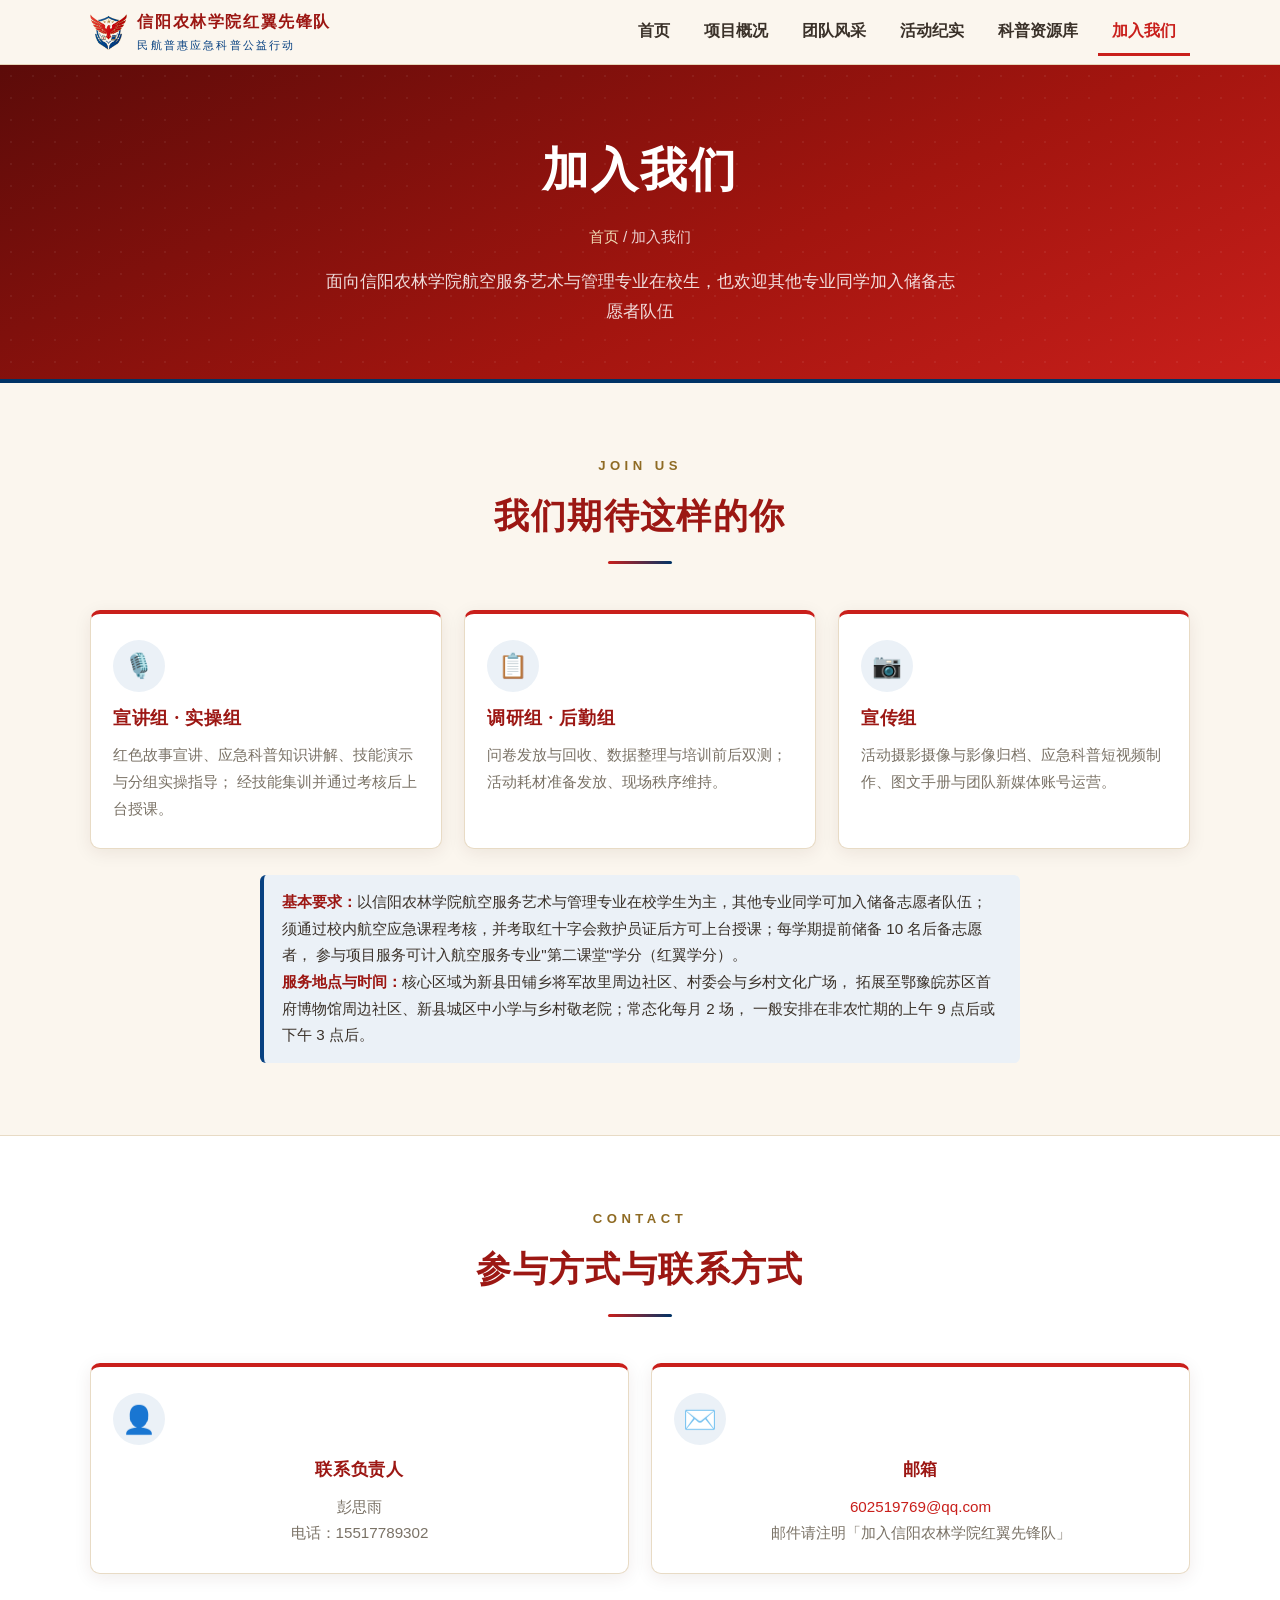
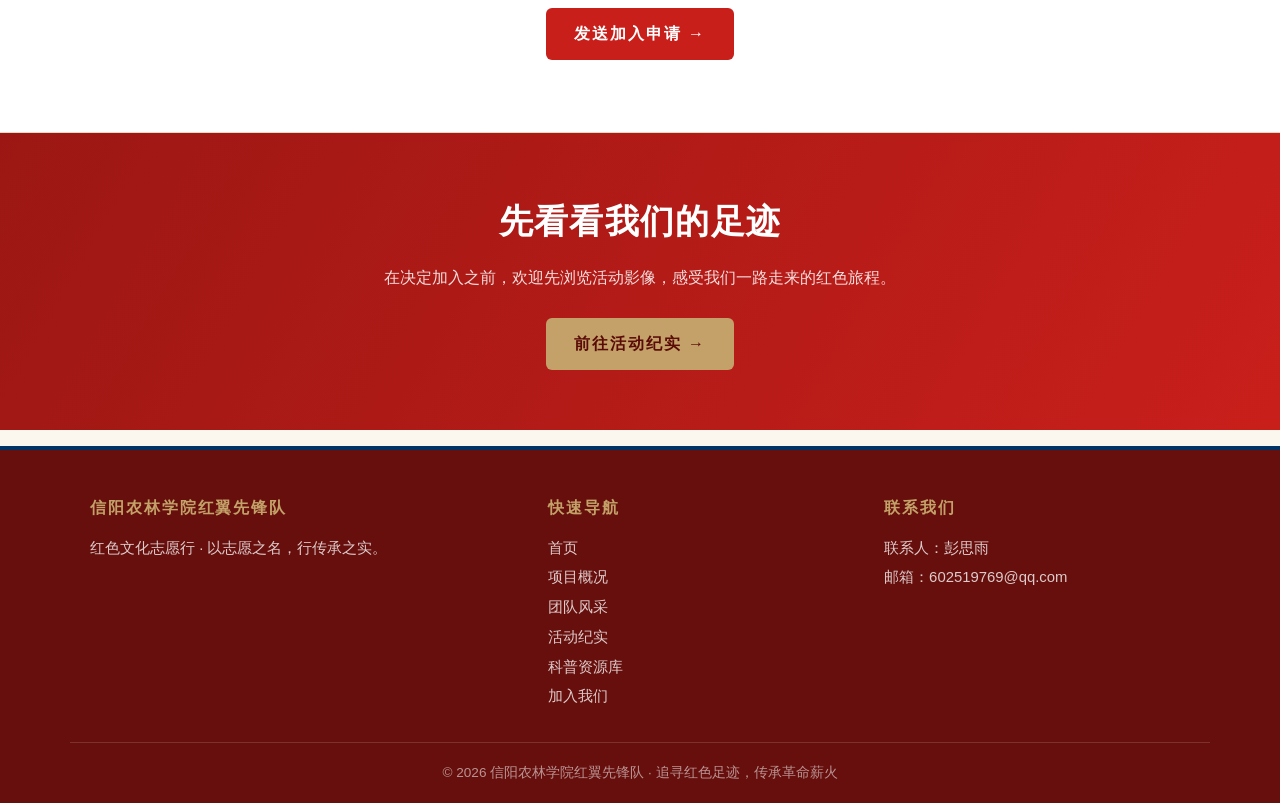
==== join.html @ 8988455d "Initial commit" ====
<!DOCTYPE html>
<html lang="zh-CN">
<head>
  <meta charset="UTF-8" />
  <meta name="viewport" content="width=device-width, initial-scale=1.0" />
  <meta name="theme-color" content="#C91F1B" />
  <title>加入我们 · 信阳农林学院红翼先锋队</title>
  <meta name="description" content="加入信阳农林学院红翼先锋队，一起参与红色文化旅游志愿服务。" />
  <link rel="icon" type="image/png" sizes="32x32" href="images/brand/favicon-32.png" />
  <link rel="icon" type="image/png" sizes="16x16" href="images/brand/favicon-16.png" />
  <link rel="apple-touch-icon" sizes="180x180" href="images/brand/apple-touch-icon.png" />
  <link rel="stylesheet" href="css/style.css" />

  <!-- 图片缺失时自动显示提示占位块；头像图缺失则露出底下的文字头像（无需改动） -->
  <script>
    document.documentElement.classList.add('js');
    window.addEventListener('error', function (e) {
      var t = e.target;
      if (!t || t.tagName !== 'IMG' || t.dataset.ph) return;
      t.dataset.ph = '1';
      if (t.classList.contains('avatar-img') || t.classList.contains('slide-img')) { t.style.display = 'none'; return; }
      var d = document.createElement('div');
      d.className = 'ph';
      d.textContent = t.alt || '图片待添加';
      t.replaceWith(d);
    }, true);
  </script>
</head>

<body>

  <!-- ================= 顶部导航 ================= -->
  <header class="site-header">
    <div class="header-inner">
      <a class="brand" href="index.html">
        
        <img class="brand-mark" src="images/brand/brand-logo.png" alt="红翼先锋队队徽" height="36" />
        <span>
          <span class="brand-name">信阳农林学院红翼先锋队</span>
          <span class="brand-sub">民航普惠应急科普公益行动</span>
        </span>
      </a>

      <button class="menu-btn" id="menu-btn" type="button" aria-label="打开菜单" aria-expanded="false">
        <span></span><span></span><span></span>
      </button>

      <nav class="main-nav" id="site-nav" aria-label="主导航">
        <a href="index.html">首页</a>
        <a href="about.html">项目概况</a>
        <a href="team.html">团队风采</a>
        <a href="activities.html">活动纪实</a>
        <a href="resources.html">科普资源库</a>
        <a href="join.html" class="active">加入我们</a>
      </nav>
    </div>
  </header>

  <!-- ================= 页面标题横幅 ================= -->
  <section class="page-hero">
    <h1>加入我们</h1>
    <p class="crumb"><a href="index.html">首页</a> / 加入我们</p>
    <p style="margin-top:16px; max-width:640px; margin-left:auto; margin-right:auto; color:rgba(255,255,255,.85);">
      面向信阳农林学院航空服务艺术与管理专业在校生，也欢迎其他专业同学加入储备志愿者队伍
    </p>
  </section>

  <!-- ================= 招募说明 ================= -->
  <section class="section" id="roles">
    <div class="container">
      <div class="section-head">
        <span class="kicker">JOIN US</span>
        <h2 class="section-title">我们期待这样的你</h2>
        <div class="title-line"></div>
      </div>

      <div class="cards">
        <div class="card">
          <div class="icon">🎙️</div>
          <h3>宣讲组 · 实操组</h3>
          <p>红色故事宣讲、应急科普知识讲解、技能演示与分组实操指导；
            经技能集训并通过考核后上台授课。</p>
        </div>
        <div class="card">
          <div class="icon">📋</div>
          <h3>调研组 · 后勤组</h3>
          <p>问卷发放与回收、数据整理与培训前后双测；活动耗材准备发放、现场秩序维持。</p>
        </div>
        <div class="card">
          <div class="icon">📷</div>
          <h3>宣传组</h3>
          <p>活动摄影摄像与影像归档、应急科普短视频制作、图文手册与团队新媒体账号运营。</p>
        </div>
      </div>

      <div class="notice">
        <b>基本要求：</b>以信阳农林学院航空服务艺术与管理专业在校学生为主，其他专业同学可加入储备志愿者队伍；
        须通过校内航空应急课程考核，并考取红十字会救护员证后方可上台授课；每学期提前储备 10 名后备志愿者，
        参与项目服务可计入航空服务专业"第二课堂"学分（红翼学分）。
        <br />
        <b>服务地点与时间：</b>核心区域为新县田铺乡将军故里周边社区、村委会与乡村文化广场，
        拓展至鄂豫皖苏区首府博物馆周边社区、新县城区中小学与乡村敬老院；常态化每月 2 场，
        一般安排在非农忙期的上午 9 点后或下午 3 点后。
        <!-- 提示：以上依据项目申报书；如需补充专业、年级限制请在此修改 -->
      </div>
    </div>
  </section>

  <!-- ================= 参与方式 / 联系方式 ================= -->
  <section class="section alt" id="contact">
    <div class="container">
      <div class="section-head">
        <span class="kicker">CONTACT</span>
        <h2 class="section-title">参与方式与联系方式</h2>
        <div class="title-line"></div>
        <p class="section-sub"></p>
      </div>

      <div class="cards">
        <div class="card contact-card">
          <div class="icon">👤</div>
          <h3>联系负责人</h3>
          <p>彭思雨<br />电话：15517789302</p>
        </div>
        <div class="card contact-card">
          <div class="icon">✉️</div>
          <h3>邮箱</h3>
          <p><a href="mailto:602519769@qq.com?subject=%E7%94%B3%E8%AF%B7%E5%8A%A0%E5%85%A5%E4%BF%A1%E9%98%B3%E5%86%9C%E6%9E%97%E5%AD%A6%E9%99%A2%E7%BA%A2%E7%BF%BC%E5%85%88%E9%94%8B%E9%98%9F">602519769@qq.com</a><br />邮件请注明「加入信阳农林学院红翼先锋队」</p>
        </div>
        <!--<div class="card contact-card">
          <div class="icon">💬</div>
          <h3>微信 / 公众号</h3>
          <p>微信号：【微信号】<br />公众号：【公众号名称】</p>
        </div>-->
      </div>

      <p style="text-align:center; margin-top:34px;">
        <a class="btn btn-red" href="mailto:602519769@qq.com?subject=%E7%94%B3%E8%AF%B7%E5%8A%A0%E5%85%A5%E4%BF%A1%E9%98%B3%E5%86%9C%E6%9E%97%E5%AD%A6%E9%99%A2%E7%BA%A2%E7%BF%BC%E5%85%88%E9%94%8B%E9%98%9F">发送加入申请 →</a>
      </p>
    </div>
  </section>

  <!-- ================= CTA 横幅 ================= -->
  <section class="cta">
    <div class="container">
      <h2>先看看我们的足迹</h2>
      <p>在决定加入之前，欢迎先浏览活动影像，感受我们一路走来的红色旅程。</p>
      <a class="btn btn-solid" href="activities.html">前往活动纪实 →</a>
    </div>
  </section>

  <!-- ================= 页脚 ================= -->
  <footer class="site-footer">
    <div class="footer-inner">
      <div class="footer-brand">
        <h4>信阳农林学院红翼先锋队</h4>
        <p>红色文化志愿行 · 以志愿之名，行传承之实。</p>
      </div>
      <div>
        <h4>快速导航</h4>
        <p><a href="index.html">首页</a></p>
        <p><a href="about.html">项目概况</a></p>
        <p><a href="team.html">团队风采</a></p>
        <p><a href="activities.html">活动纪实</a></p>
        <p><a href="resources.html">科普资源库</a></p>
        <p><a href="join.html">加入我们</a></p>
      </div>
      <div>
       <h4>联系我们</h4>
        <p>联系人：彭思雨</p>
        <p><a href="mailto:602519769@qq.com?subject=%E7%94%B3%E8%AF%B7%E5%8A%A0%E5%85%A5%E4%BF%A1%E9%98%B3%E5%86%9C%E6%9E%97%E5%AD%A6%E9%99%A2%E7%BA%A2%E7%BF%BC%E5%85%88%E9%94%8B%E9%98%9F">邮箱：602519769@qq.com</a></p>
        <!--<p>微信公众号：【公众号名称】</p>-->
      </div>
    </div>
    <div class="copy">© <span id="year"></span> 信阳农林学院红翼先锋队 · 追寻红色足迹，传承革命薪火</div>
  </footer>

  <button class="to-top" id="to-top" type="button" aria-label="返回顶部">↑</button>
  <script src="js/main.js"></script>
</body>
</html>
---- css/style.css ----
/* ============================================================
   红色文化志愿行 · 展示站样式
   主题色：中国红 + 金色 + 米白，改动配色只需改下面的 :root
   ============================================================ */

:root {
  --red:       #C91F1B;   /* 主红 */
  --red-deep:  #9C1713;   /* 深红（渐变/页脚） */
  --red-dark:  #660F0D;   /* 更深红 */
  --gold:      #C3A168;   /* 金色 */
  --gold-deep: #8F6B24;   /* 深金（文字用，保证对比度） */
  --blue:      #074181;   /* 民航蓝 · 辅色：呼应「蓝技为翼」 */
  --blue-deep: #063467;   /* 深蓝（文字用） */
  --blue-soft: #EBF1F7;   /* 浅蓝底（图标底、提示条） */
  --navy:      #003366;   /* 航空藏蓝 · 航空特色专栏点缀 */
  --navy-deep: #002244;   /* 更深藏蓝（渐变端） */
  --cream:     #FBF6EE;   /* 米白背景 */
  --paper:     #FFFFFF;
  --ink:       #3A3129;   /* 正文深棕 */
  --muted:     #7A7266;   /* 次要文字 */
  --line:      rgba(195, 161, 104, .38);
  --shadow:    0 4px 18px rgba(60, 20, 15, .08);
  --serif: Georgia, "Times New Roman", "Noto Serif SC", "Source Han Serif SC",
           "Songti SC", SimSun, serif;
  --sans: -apple-system, BlinkMacSystemFont, "Segoe UI", "PingFang SC",
          "Hiragino Sans GB", "Microsoft YaHei", sans-serif;
}

* { margin: 0; padding: 0; box-sizing: border-box; }

html { scroll-behavior: smooth; }

body {
  font-family: var(--sans);
  color: var(--ink);
  background: var(--cream);
  line-height: 1.75;
  font-size: 16px;
}

body.lock { overflow: hidden; }

img { max-width: 100%; display: block; }

h1, h2, h3, h4 { font-family: var(--serif); letter-spacing: .04em; }

[id] { scroll-margin-top: 84px; }   /* 锚点跳转时避开吸顶导航 */

.container { max-width: 1140px; margin: 0 auto; padding: 0 20px; }

/* ============ 顶部导航 ============ */
.site-header {
  position: sticky; top: 0; z-index: 60;
  /* 用高不透明度米白代替毛玻璃：视觉几乎一致，但省掉每帧对背后内容重新模糊的开销，
     滚动与轮播切换时更顺。若要恢复毛玻璃，改回 background: rgba(251,246,238,.94); 再加 backdrop-filter: blur(8px); */
  background: rgba(251, 246, 238, .97);
  border-bottom: 1px solid var(--line);
}
.header-inner {
  max-width: 1140px; margin: 0 auto; padding: 0 20px;
  height: 64px; display: flex; align-items: center; justify-content: space-between;
}
.brand { display: flex; align-items: center; gap: 10px; text-decoration: none; }
/* 品牌标识：正式队徽 images/brand/brand-logo.png（等高缩放，不裁切） */
.brand-mark {
  height: 36px; width: auto; max-width: 48px; flex: none; display: block;
  object-fit: contain;
}
.brand-name { font-family: var(--serif); font-weight: 700; color: var(--red-deep); letter-spacing: .1em; }
.brand-sub { display: block; font-size: .68rem; color: var(--blue); letter-spacing: .2em; font-family: var(--sans); }

.main-nav { display: flex; align-items: center; gap: 6px; }
.main-nav a {
  text-decoration: none; color: var(--ink); font-weight: 600;
  padding: 8px 14px; border-bottom: 3px solid transparent; transition: color .2s;
}
.main-nav a:hover { color: var(--red); }
.main-nav a.active { color: var(--red); border-bottom-color: var(--red); }

.menu-btn {
  display: none; width: 40px; height: 40px; border: 1px solid var(--line);
  background: var(--paper); border-radius: 8px; cursor: pointer;
  flex-direction: column; align-items: center; justify-content: center; gap: 5px;
}
.menu-btn span { width: 20px; height: 2px; background: var(--red-deep); border-radius: 2px; transition: .25s; }
.menu-btn.on span:nth-child(1) { transform: translateY(7px) rotate(45deg); }
.menu-btn.on span:nth-child(2) { opacity: 0; }
.menu-btn.on span:nth-child(3) { transform: translateY(-7px) rotate(-45deg); }

/* ============ 首页首屏 Hero ============ */
.hero {
  position: relative; color: #FFF; text-align: center;
  padding: 110px 20px 96px; overflow: hidden;
  background:
    radial-gradient(rgba(255, 255, 255, .06) 1px, transparent 1.4px) 0 0 / 22px 22px,
    linear-gradient(155deg, #5C0B09 0%, #A3150F 55%, #C91F1B 100%);
}
.hero h1 { font-size: clamp(2.3rem, 5.3vw, 3.6rem); line-height: 1.35; font-weight: 800; }
.hero .slogan {
  margin-top: 16px; font-family: var(--serif);
  font-size: clamp(1.05rem, 2.4vw, 1.5rem); color: #F0DCB4; letter-spacing: .18em;
}
.hero .lead { max-width: 760px; margin: 24px auto 0; font-size: 1.1rem; color: rgba(255, 255, 255, .88); }
.hero-actions { margin-top: 36px; display: flex; gap: 16px; justify-content: center; flex-wrap: wrap; }

.btn {
  display: inline-block; padding: 12px 28px; border-radius: 6px;
  text-decoration: none; font-weight: 700; letter-spacing: .12em; transition: .25s;
}
.btn-solid { background: var(--gold); color: #5A0B08; }
.btn-solid:hover { background: #D6B073; transform: translateY(-2px); }
.btn-outline { border: 1.5px solid rgba(255, 255, 255, .75); color: #FFF; }
.btn-outline:hover { background: rgba(255, 255, 255, .14); }
.btn-red { background: var(--red); color: #FFF; }
.btn-red:hover { background: var(--red-deep); transform: translateY(-2px); }

/* ============ 通用区块 ============ */
.section { padding: 72px 0; }
.section.alt { background: var(--paper); border-top: 1px solid var(--line); border-bottom: 1px solid var(--line); }

.section-head { text-align: center; margin-bottom: 46px; }
.kicker {
  display: block; color: var(--gold-deep); letter-spacing: .34em;
  font-size: .82rem; font-weight: 700;
}
.section-title { font-size: clamp(1.6rem, 3vw, 2.2rem); color: var(--red-deep); margin-top: 8px; }
/* 红→蓝渐变：红色基因为根，民航技能为翼 */
.title-line { width: 64px; height: 3px; margin: 14px auto 0; border-radius: 2px;
  background: linear-gradient(90deg, var(--red), var(--navy)); }
.section-sub { color: var(--muted); max-width: 720px; margin: 16px auto 0; text-align: center; }

/* 两栏（关于我们） */
.split { display: grid; grid-template-columns: 1.1fr .9fr; gap: 46px; align-items: center; }
.split h3 { color: var(--red); margin: 6px 0 14px; font-size: 1.2rem; }
.split p + p { margin-top: 12px; }
.feature-list { list-style: none; margin-top: 18px; }
.feature-list li { padding: 7px 0; }
.feature-list li::before { content: "★"; color: var(--gold-deep); margin-right: 10px; }

.quote-card {
  background: linear-gradient(150deg, #FFF 0%, #F6EFE0 100%);
  border: 1px solid var(--line); border-radius: 14px;
  padding: 34px 30px; box-shadow: var(--shadow); text-align: center;
}
.quote-card .big-star { color: var(--gold); font-size: 1.6rem; }
.quote-card blockquote {
  font-family: var(--serif); font-size: 1.15rem; color: var(--red-deep);
  margin: 14px 0 10px; line-height: 2;
}
.quote-card .who { color: var(--muted); font-size: .9rem; }

/* 卡片（特色亮点 / 联系方式） */
.cards { display: grid; grid-template-columns: repeat(auto-fit, minmax(250px, 1fr)); gap: 22px; }
.card {
  background: var(--paper); border: 1px solid var(--line); border-top: 4px solid var(--red);
  border-radius: 10px; padding: 26px 22px; box-shadow: var(--shadow);
  transition: transform .25s;
}
.card:hover { transform: translateY(-4px); }
/* 图标底用民航蓝浅色，让「蓝技」在视觉上落地 */
.card .icon {
  font-size: 1.5rem; width: 52px; height: 52px; border-radius: 50%;
  background: var(--blue-soft); color: var(--blue-deep);
  display: flex; align-items: center; justify-content: center;
}
.card h3 { color: var(--red-deep); margin: 10px 0 8px; font-size: 1.15rem; }
.card p { color: var(--muted); font-size: .95rem; }

/* ============ 相册网格 ============ */
.gallery-grid { display: grid; grid-template-columns: repeat(auto-fill, minmax(235px, 1fr)); gap: 14px; }
.gallery-grid figure {
  margin: 0; background: var(--paper); border-radius: 10px; overflow: hidden;
  box-shadow: var(--shadow); cursor: zoom-in; border: 1px solid var(--line);
}
.gallery-grid figure img { width: 100%; height: 200px; object-fit: cover; transition: transform .45s; }
.gallery-grid figure:hover img { transform: scale(1.06); }
.gallery-grid figcaption { padding: 9px 12px; font-size: .86rem; color: var(--ink); }

/* 图片缺失时的占位块（由页面内小脚本自动生成） */
.ph {
  width: 100%; height: 200px; display: flex; align-items: center; justify-content: center;
  text-align: center; padding: 0 16px; background: #EFE9DC; color: #95896F;
  font-size: .86rem; line-height: 1.6;
}

/* ============ 活动相册分组 ============ */
.album { margin-bottom: 56px; }
.album-head { display: flex; align-items: center; gap: 14px; margin-bottom: 8px; }
.album-num {
  width: 36px; height: 36px; flex: none; border-radius: 50%;
  background: linear-gradient(135deg, var(--red), var(--red-deep));
  color: #FFF; font-family: var(--serif); font-weight: 700;
  display: inline-flex; align-items: center; justify-content: center;
  box-shadow: inset 0 0 0 2px rgba(255, 255, 255, .35);
}
.album-title { font-size: 1.35rem; color: var(--ink); }
.album-meta { color: var(--muted); font-size: .88rem; margin-left: auto; white-space: nowrap; }
.album-desc { color: var(--muted); font-size: .95rem; margin: 0 0 18px 50px; }
.album-desc .edit-note { color: var(--gold-deep); }

/* 航空特色专栏：藏蓝点缀（仅作用于科普资源库的「航空特色专栏」，呼应 20% 航空特色内容） */
#aviation .album-num { background: linear-gradient(135deg, var(--navy), var(--navy-deep)); }
#aviation .album-title { color: var(--navy); }
#aviation .sub-head.blue { color: var(--navy); }
#aviation .step { border-left-color: var(--navy); }
#aviation .step-num { background: var(--navy); }

/* 锚点小标签（页面顶部快速跳转） */
.chipbar { display: flex; flex-wrap: wrap; gap: 10px; justify-content: center; margin-bottom: 44px; }
.chip {
  text-decoration: none; color: var(--red-deep); border: 1px solid var(--red);
  border-radius: 999px; padding: 6px 18px; font-size: .92rem; transition: .2s;
}
.chip:hover { background: var(--red); color: #FFF; }

/* ============ 视频区 ============ */
.video-grid { display: grid; grid-template-columns: repeat(auto-fit, minmax(320px, 1fr)); gap: 26px; }
.video-box { background: var(--paper); border: 1px solid var(--line); border-radius: 12px; overflow: hidden; box-shadow: var(--shadow); }
.video-box video { width: 100%; aspect-ratio: 16 / 9; background: #000; display: block; }
.video-cap { padding: 14px 18px; }
.video-cap h3 { color: var(--red-deep); font-size: 1.05rem; }
.video-cap p { color: var(--muted); font-size: .92rem; margin-top: 6px; }
.video-tip {
  background: #F7EFE0; color: var(--gold-deep); font-size: .88rem;
  padding: 10px 16px; border-top: 1px dashed var(--line);
}

/* ============ CTA 横幅 ============ */
.cta {
  background: linear-gradient(120deg, var(--red-deep), var(--red));
  color: #FFF; text-align: center; padding: 60px 20px;
}
.cta h2 { font-size: clamp(1.5rem, 3vw, 2.1rem); }
.cta p { color: rgba(255, 255, 255, .85); margin: 12px auto 26px; max-width: 640px; }

/* ============ 内页小标题横幅（活动纪实/加入我们共用） ============ */
.page-hero {
  color: #FFF; text-align: center; padding: 64px 20px 52px;
  border-bottom: 4px solid var(--navy);
  background: radial-gradient(rgba(255, 255, 255, .06) 1px, transparent 1.4px) 0 0 / 22px 22px,
    linear-gradient(155deg, #5C0B09 0%, #A3150F 60%, #C91F1B 100%);
}
.page-hero h1 { font-size: clamp(2rem, 4.3vw, 2.95rem); font-weight: 800; }
.page-hero p:not(.crumb) { font-size: 1.08rem; }
.crumb { margin-top: 12px; font-size: .95rem; color: rgba(255, 255, 255, .8); }
.crumb a { color: #F0DCB4; text-decoration: none; }

/* ============ 联系我们 / 招募信息 ============ */
.contact-card { text-align: center; }
.contact-card .icon { font-size: 1.7rem; }
.contact-card h3 { font-size: 1.08rem; }
.contact-card p { font-size: .95rem; }
.contact-card a { color: var(--red); text-decoration: none; word-break: break-all; }
.contact-card a:hover { text-decoration: underline; }

.notice {
  background: var(--blue-soft); border-left: 4px solid var(--blue);
  border-radius: 6px; padding: 14px 18px; margin: 26px auto 0; max-width: 760px;
  color: var(--ink); font-size: .95rem;
}
.notice b { color: var(--red-deep); }

/* ============ 页脚 ============ */
.site-footer { background: var(--red-dark); color: rgba(255, 255, 255, .78); padding: 44px 0 0; margin-top: 16px; border-top: 4px solid var(--navy); }
.footer-inner { max-width: 1140px; margin: 0 auto; padding: 0 20px;
  display: grid; grid-template-columns: 1.4fr 1fr 1fr; gap: 30px; }
.footer-inner h4 { color: var(--gold); font-size: 1rem; margin-bottom: 12px; letter-spacing: .12em; }
.footer-inner p, .footer-inner a { color: rgba(255, 255, 255, .78); font-size: .93rem; text-decoration: none; line-height: 2; }
.footer-inner a:hover { color: #FFF; text-decoration: underline; }
.footer-brand .brand-name { color: #FFF; }
.copy {
  max-width: 1140px; margin: 0 auto; padding: 18px 20px;
  border-top: 1px solid rgba(255, 255, 255, .14); text-align: center;
  font-size: .85rem; color: rgba(255, 255, 255, .55); margin-top: 30px;
}

/* ============ 大图查看 Lightbox ============ */
.lightbox {
  position: fixed; inset: 0; z-index: 100; display: none;
  background: rgba(18, 6, 8, .94);
  align-items: center; justify-content: center; flex-direction: column; padding: 30px;
}
.lightbox.open { display: flex; }
.lb-stage { max-width: min(92vw, 1100px); }
.lb-stage img, .lb-stage video { max-width: 100%; max-height: 76vh; border-radius: 6px; box-shadow: 0 10px 40px rgba(0, 0, 0, .5); }
.lb-cap { color: #E9E2D2; text-align: center; margin-top: 14px; font-size: .95rem; }
.lb-nav, .lb-close {
  position: fixed; background: rgba(255, 255, 255, .12); color: #FFF;
  border: 1px solid rgba(255, 255, 255, .35); border-radius: 50%;
  width: 46px; height: 46px; font-size: 1.6rem; line-height: 1;
  cursor: pointer; transition: .2s;
}
.lb-nav:hover, .lb-close:hover { background: var(--red); border-color: var(--red); }
.lb-close { top: 22px; right: 22px; }
.lb-prev { left: 22px; top: 50%; transform: translateY(-50%); }
.lb-next { right: 22px; top: 50%; transform: translateY(-50%); }

/* ============ 返回顶部 ============ */
.to-top {
  position: fixed; right: 22px; bottom: 26px; z-index: 70;
  width: 44px; height: 44px; border-radius: 50%; border: none; cursor: pointer;
  background: var(--red); color: #FFF; font-size: 1.1rem; display: none;
  box-shadow: 0 6px 18px rgba(156, 23, 19, .4);
}
.to-top.show { display: block; }
.to-top:hover { background: var(--red-deep); }

/* ============ 左侧模块导航（桌面宽屏悬浮 · 灵动红星点） ============
   只在宽屏显示：1140px 内容区两侧留白足够放得下标签时才出现。
   位置贴着内容区左边缘（距内容 96px 之外），随视口变宽而外扩，避免挤压正文。 */
.rail {
  position: fixed;
  left: max(24px, calc(50vw - 570px - 120px));   /* 570px = 内容区 1140px 的一半 */
  top: 50%;
  transform: translateY(-50%);
  z-index: 55;
  display: none;
  flex-direction: column;
  gap: 26px;
  --rail-y: 0px;    /* 红星标记沿轨道下移的距离（JS 写入） */
  --rail-on: 0;     /* 标记显隐（进入首个模块后置 1） */
}
.rail.on { --rail-on: 1; }

/* 竖向轨道：贯穿所有圆点的那条细线 */
.rail-track {
  position: absolute;
  left: 7px;                       /* 与圆点中心（16px 圆点中心在 8px）对齐：线宽 2px → 左 7px */
  top: 8px; bottom: 8px;
  width: 2px;
  background: linear-gradient(var(--gold), rgba(195, 161, 104, .12));
  border-radius: 2px;
}

/* 会滑动的红星标记（五角星 · 金边红底，呼应队徽盾牌上方的金色五角星） */
.rail-marker {
  position: absolute;
  left: 8px; top: 8px;             /* 与首个圆点中心对齐，垂直位置由 --rail-y 平移 */
  transform: translate(-50%, -50%) translateY(var(--rail-y));
  transition: transform .6s cubic-bezier(.34, 1.56, .64, 1), opacity .35s ease;
  opacity: var(--rail-on);
  will-change: transform;
}
.rail-marker svg {
  display: block;
  width: 28px; height: 28px;
  overflow: visible;               /* 让光晕不被 SVG 边界裁掉 */
  filter: drop-shadow(0 2px 6px rgba(156, 23, 19, .55));
  animation: rail-breathe 2.6s ease-in-out infinite;   /* 呼吸光晕，呼应首页轮播 */
}
.rail-star {
  fill: var(--red);
  stroke: var(--gold);
  stroke-width: 1.2;
  stroke-linejoin: round;
}

/* 每个模块：圆点 + 常显名称 */
.rail-item {
  position: relative;
  display: flex; align-items: center; gap: 12px;
  text-decoration: none;
  color: var(--muted);
  font-size: .95rem;
  letter-spacing: .05em;
  white-space: nowrap;
  transition: color .25s;
}
.rail-dot {
  width: 16px; height: 16px; flex: none;
  border-radius: 50%;
  border: 2px solid var(--gold);
  background: var(--cream);
  transition: border-color .25s, background .25s;
}
.rail-item:hover { color: var(--ink); }
.rail-item:hover .rail-dot { border-color: var(--red); }
.rail-item.on { color: var(--red-deep); font-weight: 700; }
.rail-item.on .rail-dot { border-color: var(--red); background: var(--red); }

@keyframes rail-breathe {
  0%, 100% { transform: scale(1);    filter: drop-shadow(0 0 4px rgba(201, 31, 27, .55)); }
  50%      { transform: scale(1.14); filter: drop-shadow(0 0 12px rgba(201, 31, 27, .8)); }
}

/* 只在足够宽的屏幕上显示（标签常显需留白） */
@media (min-width: 1400px) {
  .rail { display: flex; }
}
@media (prefers-reduced-motion: reduce) {
  .rail-marker { transition: none; }
  .rail-marker svg { animation: none; }
}

/* ============ 响应式 ============ */
@media (max-width: 900px) {
  .split { grid-template-columns: 1fr; gap: 30px; }
  .footer-inner { grid-template-columns: 1fr; gap: 22px; }
  .album-meta { display: none; }
  .album-desc { margin-left: 0; }
}
@media (max-width: 820px) {
  .menu-btn { display: flex; }
  .main-nav {
    position: absolute; top: 100%; left: 0; right: 0;
    background: var(--cream); border-bottom: 1px solid var(--line);
    box-shadow: 0 14px 26px rgba(60, 20, 15, .1);
    display: none; flex-direction: column; align-items: stretch; padding: 8px 0 12px;
  }
  .main-nav.open { display: flex; }
  .main-nav a { padding: 12px 22px; border-bottom: none; border-left: 3px solid transparent; }
  .main-nav a:hover, .main-nav a.active { border-bottom: none; border-left-color: var(--red); }
  .hero { padding: 84px 20px 72px; }
}
@media (max-width: 520px) {
  .gallery-grid { grid-template-columns: repeat(auto-fill, minmax(150px, 1fr)); gap: 10px; }
  .gallery-grid figure img, .gallery-grid .ph { height: 140px; }
  .lb-prev { left: 8px; } .lb-next { right: 8px; }
}

/* ============================================================
   以下为「首页首屏照片轮播」与「滚动浮现动画」样式
   ============================================================ */

/* ---------- 首页首屏轮播 ---------- */
.hero {
  display: flex; align-items: center; justify-content: center;
  min-height: min(86vh, 700px);
  padding: 120px 20px 104px;
  text-align: center;
}
.hero .slides, .hero .slide { position: absolute; inset: 0; }
/* 交叉淡入只做 opacity；"呼吸感"缩放交给内层 .slide-img（见下方），
   这样每帧只合成图片自身图层，不会重绘整块首屏。 */
.hero .slide { opacity: 0; transition: opacity .9s ease; }
.hero .slide.is-active { opacity: 1; }

/* 内层图片：负责铺满与缓慢缩放 */
.hero .slide-img {
  display: block; width: 100%; height: 100%; object-fit: cover;
  transform: scale(1); transform-origin: center center;
  backface-visibility: hidden;
}
/* ★ 只给"当前活动"的那一张开 will-change 与动画：
   6 张巨图若同时开 will-change，会各自占用显存并逐帧栅格化，就是之前卡顿的根因。 */
.hero .slide.is-active .slide-img {
  will-change: transform;
  animation: hero-ken-in 7s ease-out forwards;
}
.hero .slide.is-active.zoom-out .slide-img { animation-name: hero-ken-out; }
/* 缩放幅度 1.04：位移更小，栅格化开销更低，观感依然有"呼吸" */
@keyframes hero-ken-in  { from { transform: scale(1);    } to { transform: scale(1.04); } }
@keyframes hero-ken-out { from { transform: scale(1.04); } to { transform: scale(1);    } }

/* 手机 / 窄屏：关掉"呼吸感"缩放，只保留交叉淡入（小屏性能余量更小） */
@media (max-width: 820px) {
  .hero .slide.is-active .slide-img,
  .hero .slide.is-active.zoom-out .slide-img {
    animation: none;
    transform: none;
    will-change: auto;
  }
}
/* 深红色半透明遮罩：保证照片上文字清晰，并保持红金主题 */
.hero-scrim {
  position: absolute; inset: 0; z-index: 1;
  background: linear-gradient(180deg,
    rgba(30, 5, 4, .62) 0%,
    rgba(30, 5, 4, .40) 45%,
    rgba(156, 23, 19, .80) 100%);
}
.hero > .container { position: relative; z-index: 2; }

.hero-btn {
  position: absolute; top: 50%; transform: translateY(-50%); z-index: 3;
  width: 46px; height: 46px; border-radius: 50%; cursor: pointer;
  /* 不用 backdrop-filter：箭头压在轮播图上，切换时会让浏览器每帧重算模糊 */
  background: rgba(45, 8, 6, .34); color: #FFF;
  border: 1px solid rgba(255, 255, 255, .5);
  font-size: 1.6rem; line-height: 1; transition: background .2s, color .2s;
}
.hero-btn:hover { background: var(--gold); color: #5A0B08; }
.hero-btn.prev { left: 18px; }
.hero-btn.next { right: 18px; }

.hero-dots {
  position: absolute; left: 0; right: 0; bottom: 22px; z-index: 3;
  display: flex; gap: 10px; justify-content: center;
}
.hero-dots button {
  width: 10px; height: 10px; padding: 0; border: none; border-radius: 999px;
  background: rgba(255, 255, 255, .45); cursor: pointer; transition: .3s;
}
.hero-dots button.on { background: var(--gold); width: 26px; }

/* ---------- 滚动浮现动画 ----------
   规则：js/main.js 会给要浮现的元素加上 .reveal；
   html 根节点有 .js 时才隐藏，JS 失效时内容照常显示，不会白屏。 */
.reveal { transition: opacity .9s ease, transform .9s ease; }
html.js .reveal { opacity: 0; transform: translateY(38px); }
html.js .reveal.in { opacity: 1; transform: translateY(0); }

/* 网格内的错峰延迟：照片/卡片一张接一张浮现 */
html.js .gallery-grid figure:nth-child(2) { transition-delay: .07s; }
html.js .gallery-grid figure:nth-child(3) { transition-delay: .14s; }
html.js .gallery-grid figure:nth-child(4) { transition-delay: .21s; }
html.js .gallery-grid figure:nth-child(5) { transition-delay: .28s; }
html.js .gallery-grid figure:nth-child(6) { transition-delay: .35s; }
html.js .gallery-grid figure:nth-child(7) { transition-delay: .42s; }
html.js .gallery-grid figure:nth-child(8) { transition-delay: .49s; }
html.js .split > div:nth-child(2) { transition-delay: .15s; }
html.js .cards .card:nth-child(2) { transition-delay: .12s; }
html.js .cards .card:nth-child(3) { transition-delay: .24s; }
html.js .video-box:nth-child(2) { transition-delay: .15s; }

@media (max-width: 820px) {
  .hero { padding: 96px 20px 90px; min-height: auto; }
  .hero-btn { display: none; }          /* 手机用左右滑动切换 */
  .hero-dots { bottom: 14px; }
}

/* 系统开启"减弱动态效果"时关闭动画，尊重用户设置 */
@media (prefers-reduced-motion: reduce) {
  html.js .reveal { opacity: 1; transform: none; transition: none; }
  .slide, .slide.is-active { animation: none; transition: none; }
  .hero .slide-img, .hero .slide.is-active .slide-img { animation: none; transform: none; }
}

/* ============================================================
   以下为「团队风采」与「科普资源库」两个模块的样式
   ============================================================ */

/* ---------- 头像组件：有照片显示照片，没照片显示文字头像 ---------- */
.avatar {
  position: relative; width: 78px; height: 78px; margin: 0 auto 14px;
  border-radius: 50%; overflow: hidden;
  background: linear-gradient(135deg, var(--blue-soft), #DFE9F4);
  color: var(--blue-deep);
  display: flex; align-items: center; justify-content: center;
  font-family: var(--serif); font-size: 1.7rem; font-weight: 700;
  box-shadow: inset 0 0 0 2px rgba(255, 255, 255, .75), 0 3px 10px rgba(7, 65, 129, .16);
}
.avatar.red { background: linear-gradient(135deg, #FBECEA, #F3D9D8); color: var(--red-deep);
  box-shadow: inset 0 0 0 2px rgba(255, 255, 255, .75), 0 3px 10px rgba(201, 31, 27, .16); }
.avatar img { position: absolute; inset: 0; width: 100%; height: 100%; object-fit: cover; }

/* ---------- 导师阵容墙 ---------- */
.mentor-card { text-align: center; }
.mentor-card h3 { margin: 2px 0 2px; font-size: 1.1rem; }
.mentor-role { color: var(--muted); font-size: .88rem; }
.airline-badge {
  display: inline-block; margin: 10px 0 6px; padding: 3px 13px; border-radius: 999px;
  background: var(--blue); color: #FFF; font-size: .78rem; letter-spacing: .08em;
}
.airline-badge.red { background: var(--red); }
.tag-list { display: flex; flex-wrap: wrap; gap: 6px; justify-content: center; margin-top: 10px; }
.tag {
  font-size: .78rem; color: var(--blue-deep); background: var(--blue-soft);
  border: 1px solid rgba(7, 65, 129, .25); padding: 3px 10px; border-radius: 999px;
}
.tag.red { color: var(--red-deep); background: #FBECEA; border-color: rgba(201, 31, 27, .22); }

/* ---------- 志愿风采墙 ---------- */
.feel-grid { display: grid; grid-template-columns: repeat(auto-fill, minmax(265px, 1fr)); gap: 20px; }
.feel-card {
  background: var(--paper); border: 1px solid var(--line); border-radius: 12px;
  padding: 24px 22px; box-shadow: var(--shadow); text-align: center;
}
.feel-card blockquote {
  font-family: var(--serif); font-size: 1rem; line-height: 1.95; color: var(--ink);
  margin: 0 0 14px; text-align: left;
}
.feel-card .who { color: var(--muted); font-size: .88rem; }

/* ---------- 科普资源库：技能区块 ---------- */
.skill { margin-bottom: 62px; }
.skill-head { display: flex; align-items: center; gap: 14px; flex-wrap: wrap; margin-bottom: 6px; }
.skill-num {
  width: 40px; height: 40px; flex: none; border-radius: 10px;
  background: linear-gradient(135deg, var(--red), var(--red-deep)); color: #FFF;
  display: inline-flex; align-items: center; justify-content: center;
  font-family: var(--serif); font-weight: 700;
}
.skill-num.blue { background: linear-gradient(135deg, var(--blue), var(--blue-deep)); }
.skill-title { font-size: 1.4rem; color: var(--ink); }
.skill-en { color: var(--muted); font-size: .84rem; letter-spacing: .12em; }
.skill-tag {
  margin-left: auto; font-size: .78rem; padding: 4px 13px; border-radius: 999px;
  background: var(--blue-soft); color: var(--blue-deep); border: 1px solid rgba(7, 65, 129, .25);
}
.skill-tag.red { background: #FBECEA; color: var(--red-deep); border-color: rgba(201, 31, 27, .22); }
.skill-desc { color: var(--muted); margin: 0 0 8px 54px; }

/* 小标题：左侧渐变竖条 */
.sub-head {
  display: flex; align-items: center; gap: 10px; margin: 28px 0 14px;
  font-family: var(--serif); font-size: 1.05rem; color: var(--red-deep);
}
.sub-head::before {
  content: ""; width: 4px; height: 18px; border-radius: 2px;
  background: linear-gradient(180deg, var(--red), var(--navy));
}
.sub-head.blue { color: var(--blue-deep); }

/* 分步图解：步骤卡片 */
.step-grid { display: grid; grid-template-columns: repeat(auto-fill, minmax(240px, 1fr)); gap: 14px; }
.step {
  background: var(--paper); border: 1px solid var(--line); border-left: 4px solid var(--blue);
  border-radius: 10px; padding: 16px 18px; box-shadow: var(--shadow);
}
.step-num {
  display: inline-flex; align-items: center; justify-content: center;
  width: 26px; height: 26px; border-radius: 50%; background: var(--blue); color: #FFF;
  font-size: .84rem; font-weight: 700; margin-bottom: 8px;
}
.step h4 { font-size: 1rem; color: var(--red-deep); margin-bottom: 4px; }
.step p { color: var(--muted); font-size: .92rem; }

/* 醒目警示条（如"晕倒不要盲目扶起"） */
.callout-warning {
  display: flex; gap: 12px; align-items: flex-start;
  background: #FBECEA; border: 1px solid rgba(201, 31, 27, .28);
  border-left: 5px solid var(--red); border-radius: 8px;
  padding: 14px 18px; margin: 20px 0;
}
.callout-warning .cw-icon { font-size: 1.15rem; line-height: 1.5; flex: none; }
.callout-warning b { color: var(--red-deep); }

/* 常见误区 */
.mistake-list {
  list-style: none; display: grid; gap: 8px 20px;
  grid-template-columns: repeat(auto-fill, minmax(268px, 1fr));
}
.mistake-list li { position: relative; padding-left: 26px; font-size: .94rem; }
.mistake-list li::before { content: "✕"; position: absolute; left: 0; top: 0; color: var(--red); font-weight: 700; }

/* 图解海报 / 视频槽位 */
.poster {
  border: 1px dashed var(--line); border-radius: 10px; background: #FCF8F1;
  padding: 18px; text-align: center; color: var(--muted); font-size: .9rem;
}
.poster img { border-radius: 8px; margin: 0 auto; max-width: min(560px, 100%); }
.poster b { color: var(--gold-deep); }
.muted-note { color: var(--muted); font-size: .88rem; }

/* ---------- 核心优势：对比普通团队的差异化高亮条 ---------- */
.vs {
  margin-top: 14px;
  padding: 10px 14px;
  border: 1px solid rgba(195, 161, 104, .55);
  border-left: 4px solid var(--gold);
  border-radius: 6px;
  background: linear-gradient(150deg, #FFFCF3 0%, #F9F0DB 100%);
  font-size: .88rem;
  line-height: 1.7;
  color: var(--ink);
}

/* ---------- 首页：两个新模块的入口卡 ---------- */
.entry-grid { display: grid; grid-template-columns: repeat(auto-fit, minmax(280px, 1fr)); gap: 22px; }
.entry-card {
  display: block; text-decoration: none; background: var(--paper);
  border: 1px solid var(--line); border-top: 4px solid var(--red); border-radius: 14px;
  padding: 28px 26px; box-shadow: var(--shadow);
  transition: transform .25s, box-shadow .25s;
}
.entry-card.blue { border-top-color: var(--blue); }
.entry-card:hover { transform: translateY(-5px); box-shadow: 0 12px 28px rgba(60, 20, 15, .12); }
.entry-card .entry-icon { font-size: 1.8rem; }
.entry-card h3 { color: var(--red-deep); margin: 10px 0 8px; font-size: 1.2rem; }
.entry-card p { color: var(--muted); font-size: .95rem; }
.entry-card .entry-more { display: inline-block; margin-top: 14px; color: var(--blue); font-weight: 700; font-size: .92rem; }

/* 两个新页面的错峰浮现 */
html.js .step:nth-child(2), html.js .feel-card:nth-child(2), html.js .mentor-card:nth-child(2) { transition-delay: .07s; }
html.js .step:nth-child(3), html.js .feel-card:nth-child(3), html.js .mentor-card:nth-child(3) { transition-delay: .14s; }
html.js .step:nth-child(4), html.js .feel-card:nth-child(4), html.js .mentor-card:nth-child(4) { transition-delay: .21s; }
html.js .step:nth-child(5), html.js .feel-card:nth-child(5), html.js .mentor-card:nth-child(5) { transition-delay: .28s; }
html.js .step:nth-child(6), html.js .feel-card:nth-child(6), html.js .mentor-card:nth-child(6) { transition-delay: .35s; }
html.js .entry-card:nth-child(2) { transition-delay: .12s; }

/* ============================================================
   以下为「项目概况」页与申报书对齐后新增的组件
   ============================================================ */

/* ---------- 数据指标条 ---------- */
.stats { display: grid; grid-template-columns: repeat(auto-fit, minmax(158px, 1fr)); gap: 18px; }
.stat {
  background: var(--paper); border: 1px solid var(--line); border-radius: 12px;
  padding: 22px 18px; text-align: center; box-shadow: var(--shadow);
}
.stat .num { font-family: var(--serif); font-size: clamp(1.85rem, 3.4vw, 2.45rem); color: var(--red); line-height: 1.1; }
.stat.blue .num { color: var(--blue); }
.stat .num small { font-size: .48em; margin-left: 3px; }
.stat .label { color: var(--muted); font-size: .9rem; margin-top: 8px; }
.stat .src { color: #9A9284; font-size: .76rem; margin-top: 6px; }

/* ---------- 红色故事导入卡（科普资源库的"红魂"线） ---------- */
.red-story {
  background: linear-gradient(150deg, #FFF9F7 0%, #FBECEA 100%);
  border: 1px solid rgba(201, 31, 27, .25); border-left: 5px solid var(--red);
  border-radius: 10px; padding: 18px 22px; margin: 4px 0 4px;
}
.red-story .rs-tag {
  display: inline-block; font-size: .76rem; color: #FFF; background: var(--red);
  padding: 2px 11px; border-radius: 999px; letter-spacing: .08em;
}
.red-story h4 { color: var(--red-deep); margin: 10px 0 6px; font-size: 1.05rem; }
.red-story p { color: var(--ink); font-size: .95rem; }
.red-story ol { margin: 8px 0 0 20px; color: var(--muted); font-size: .93rem; line-height: 1.85; }
.red-story .bridge { margin-top: 10px; color: var(--blue-deep); font-size: .93rem; font-weight: 600; }

/* ---------- 组织架构卡（团队风采） ---------- */
.org-grid { display: grid; grid-template-columns: repeat(auto-fit, minmax(196px, 1fr)); gap: 16px; }
.org-item {
  background: var(--paper); border: 1px solid var(--line); border-top: 3px solid var(--blue);
  border-radius: 10px; padding: 18px 16px; box-shadow: var(--shadow);
}
.org-item h4 { color: var(--blue-deep); font-size: 1rem; margin-bottom: 6px; }
.org-item p { color: var(--muted); font-size: .9rem; }
.org-item.red { border-top-color: var(--red); }
.org-item.red h4 { color: var(--red-deep); }

/* ---------- 导航压缩（导航已扩展到 6 项） ---------- */
@media (max-width: 1040px) {
  .main-nav a { padding: 8px 10px; font-size: .95rem; }
  .brand-name { font-size: .95rem; }
}
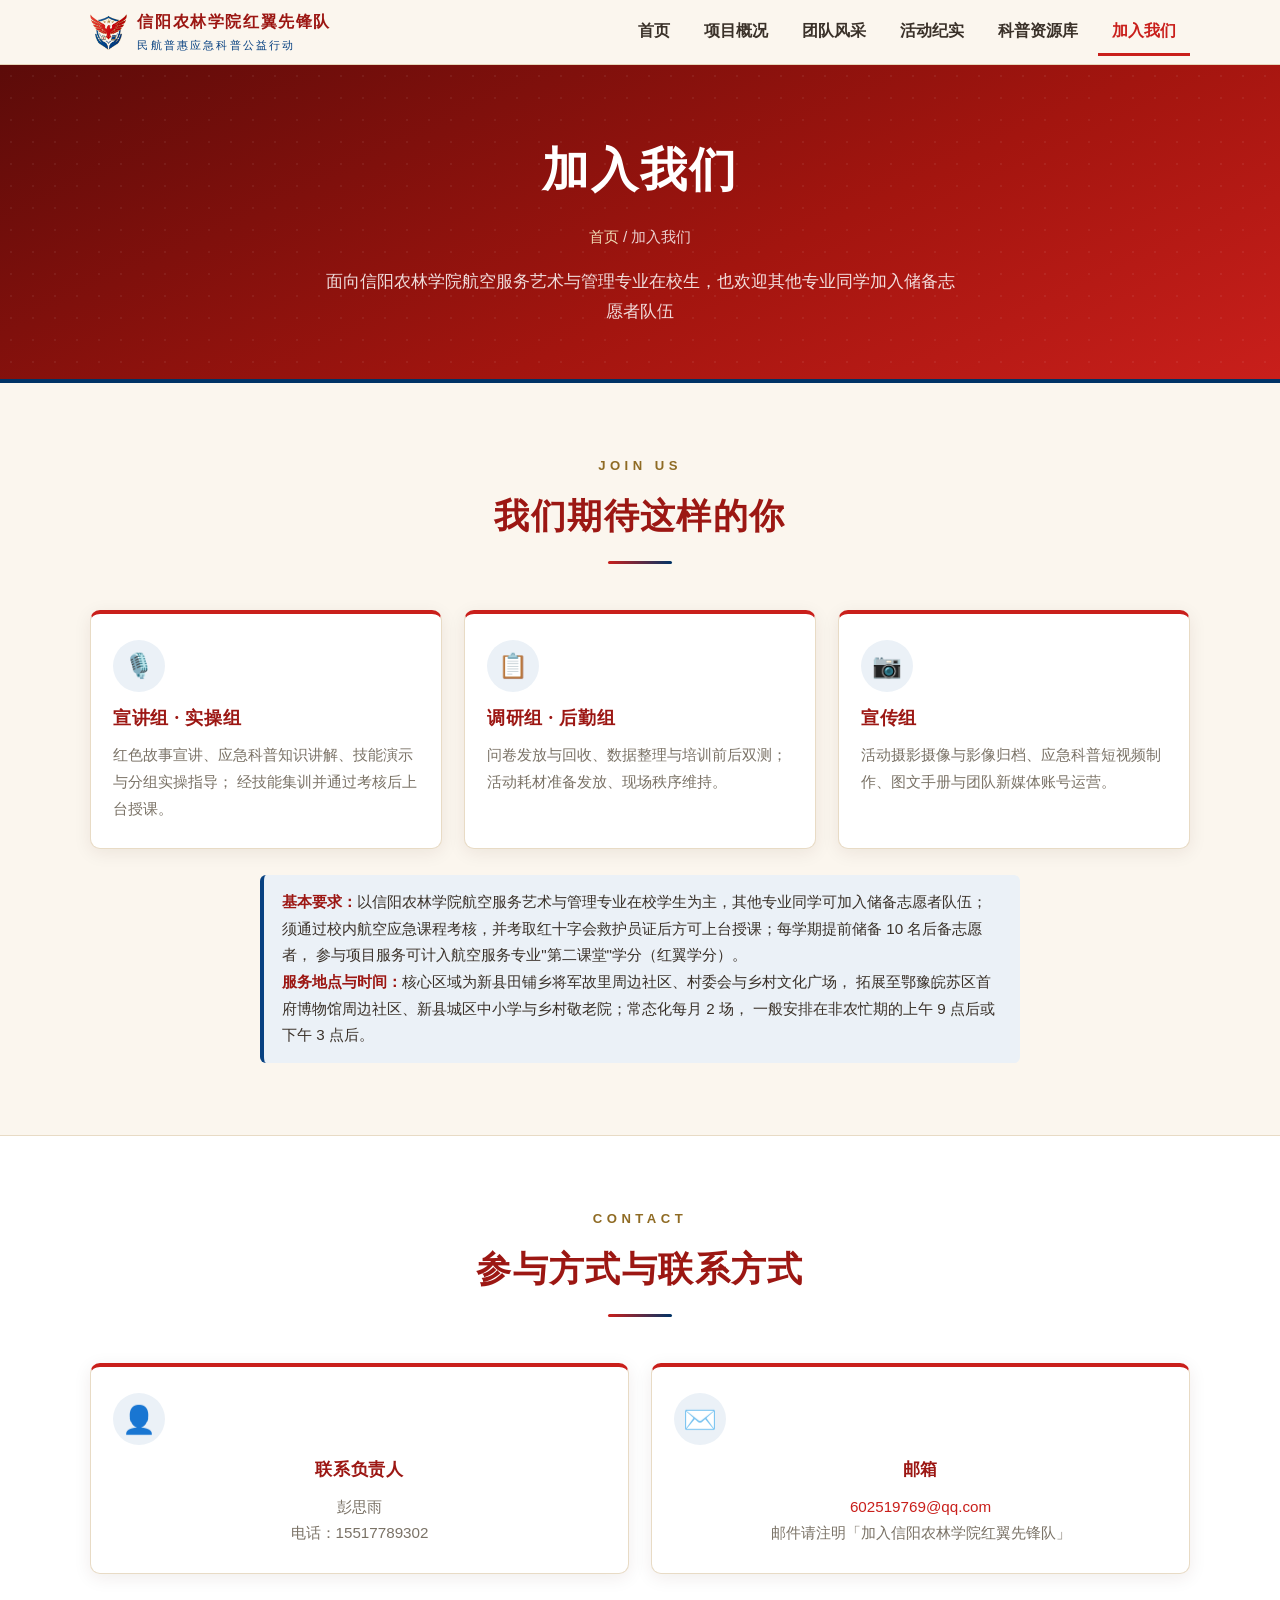
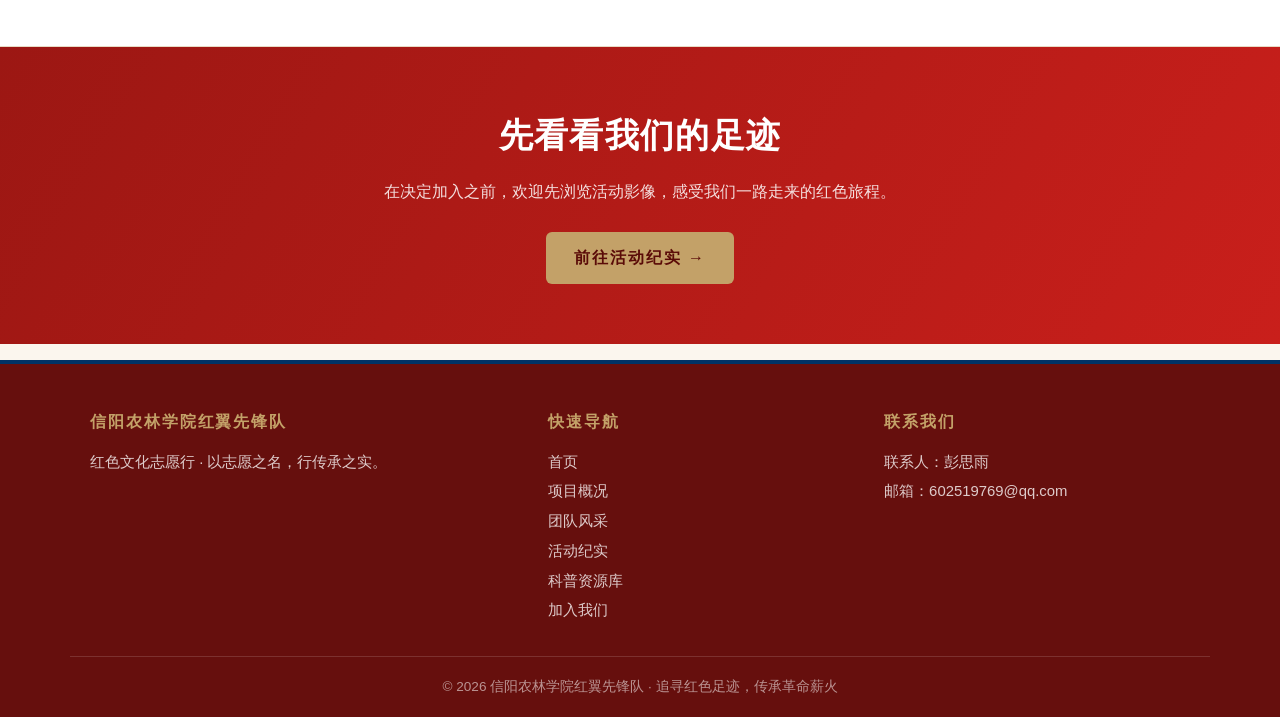
==== commit cbbf831a: "2.0 修改" ====
--- a/join.html
+++ b/join.html
@@ -134,9 +134,11 @@
         </div>-->
       </div>
 
-      <p style="text-align:center; margin-top:34px;">
+      <!-- 发送申请按钮：按要求隐藏（整块注释，含外层 <p> 以免留下 34px 空白间距）。
+           需要恢复时，去掉下面两端的注释标记即可。 -->
+      <!--<p style="text-align:center; margin-top:34px;">
         <a class="btn btn-red" href="mailto:602519769@qq.com?subject=%E7%94%B3%E8%AF%B7%E5%8A%A0%E5%85%A5%E4%BF%A1%E9%98%B3%E5%86%9C%E6%9E%97%E5%AD%A6%E9%99%A2%E7%BA%A2%E7%BF%BC%E5%85%88%E9%94%8B%E9%98%9F">发送加入申请 →</a>
-      </p>
+      </p>-->
     </div>
   </section>
 
